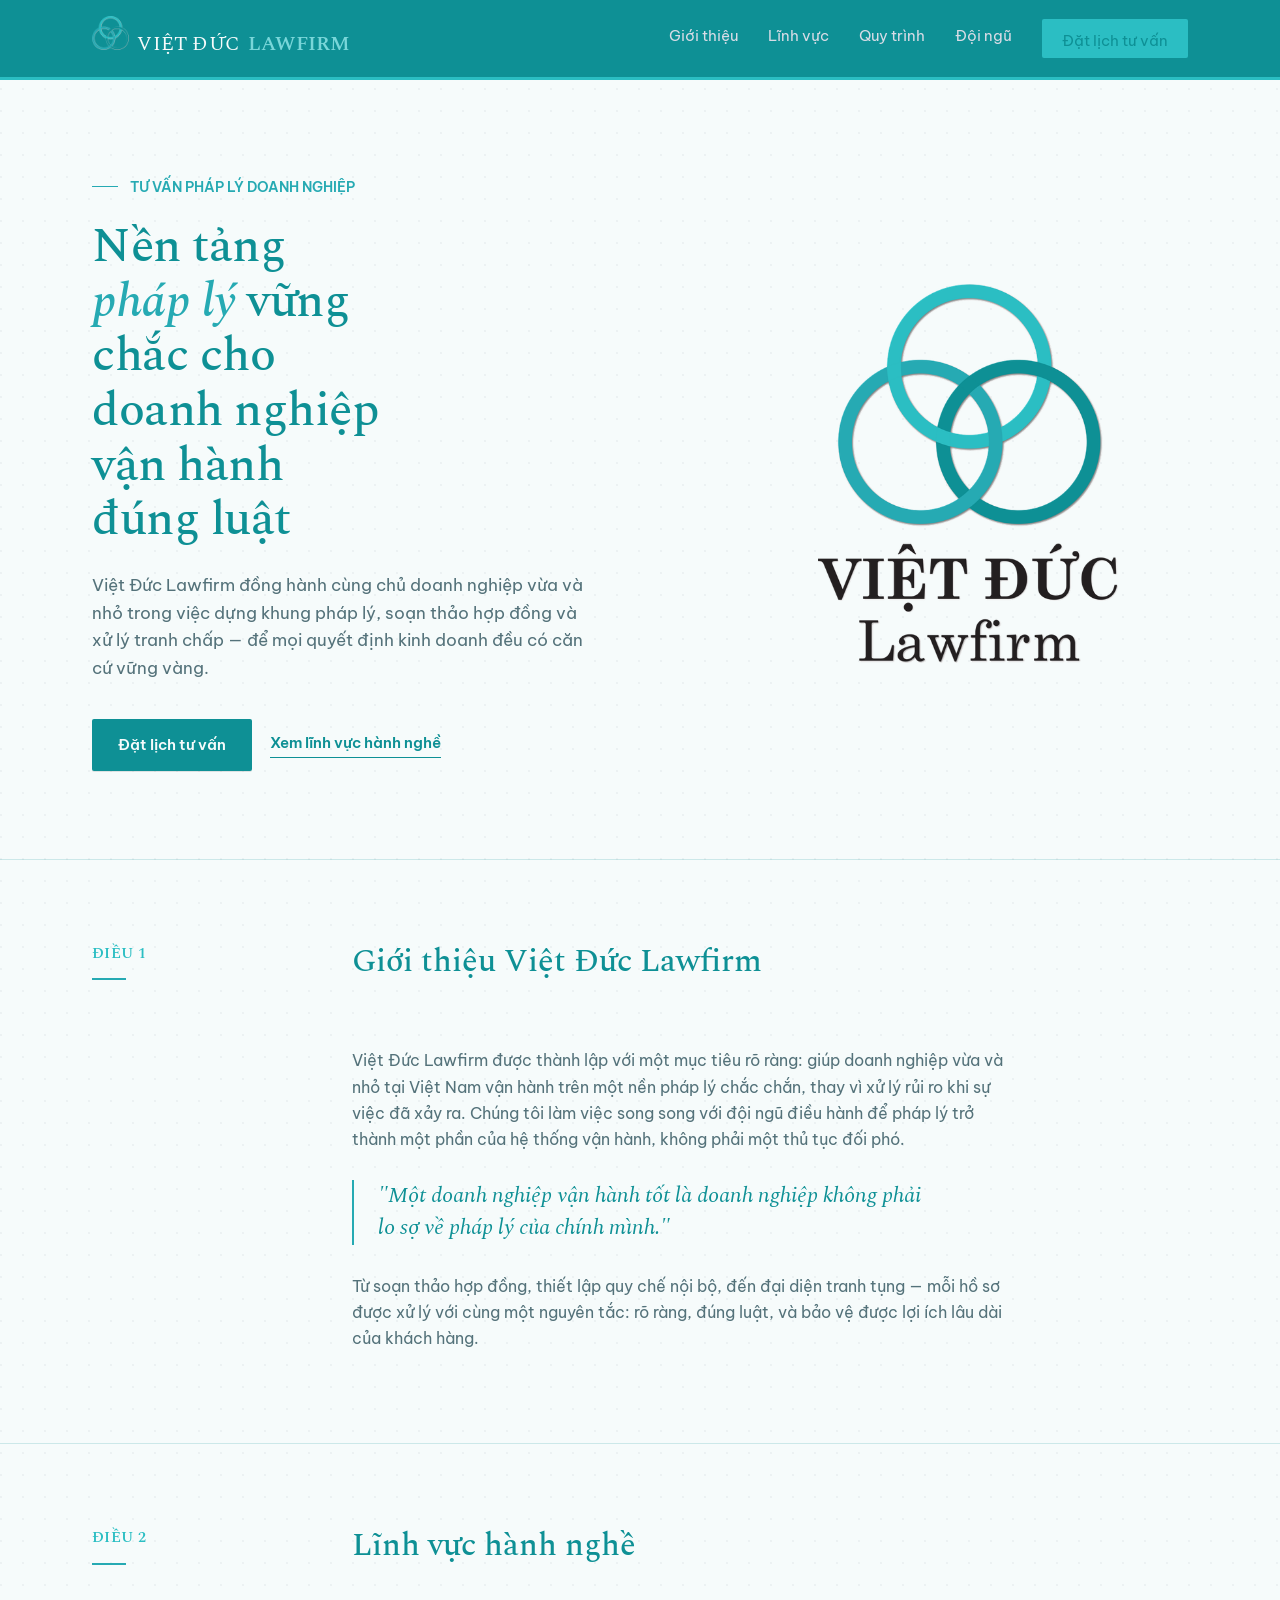
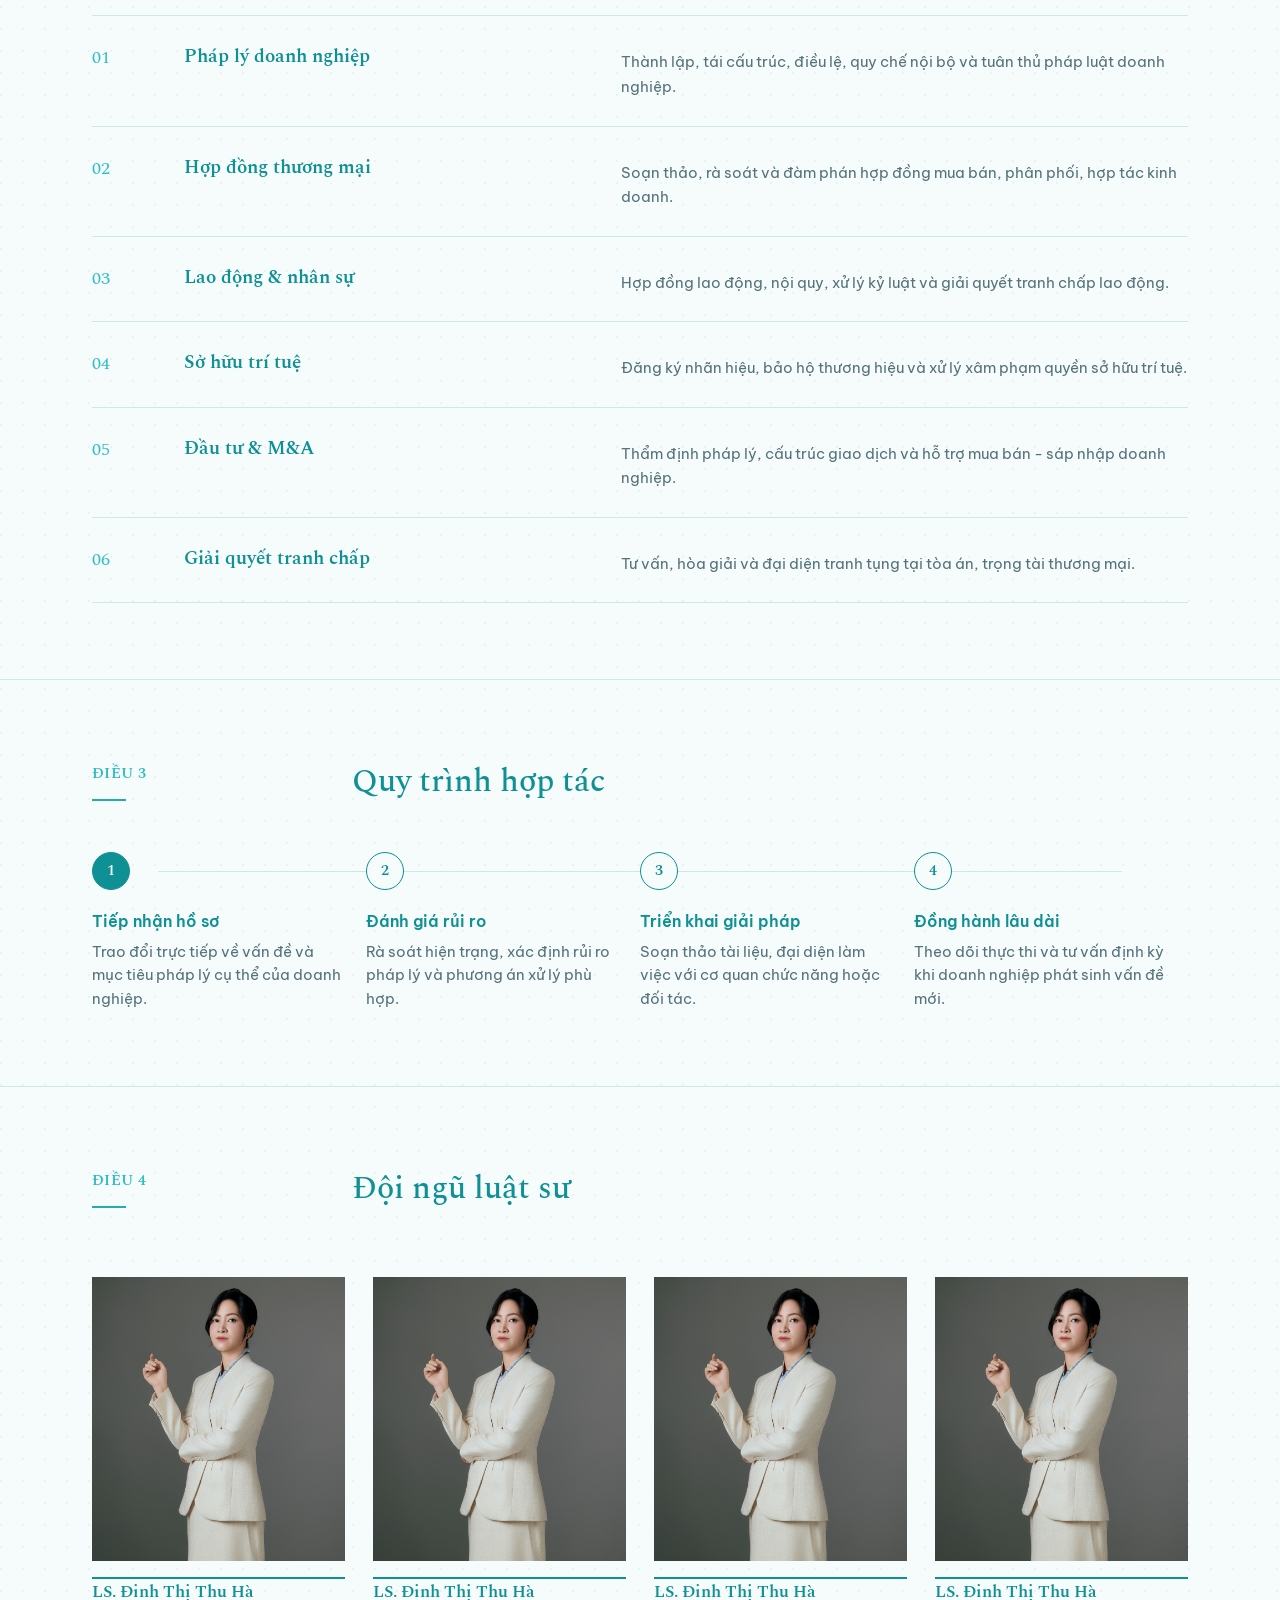
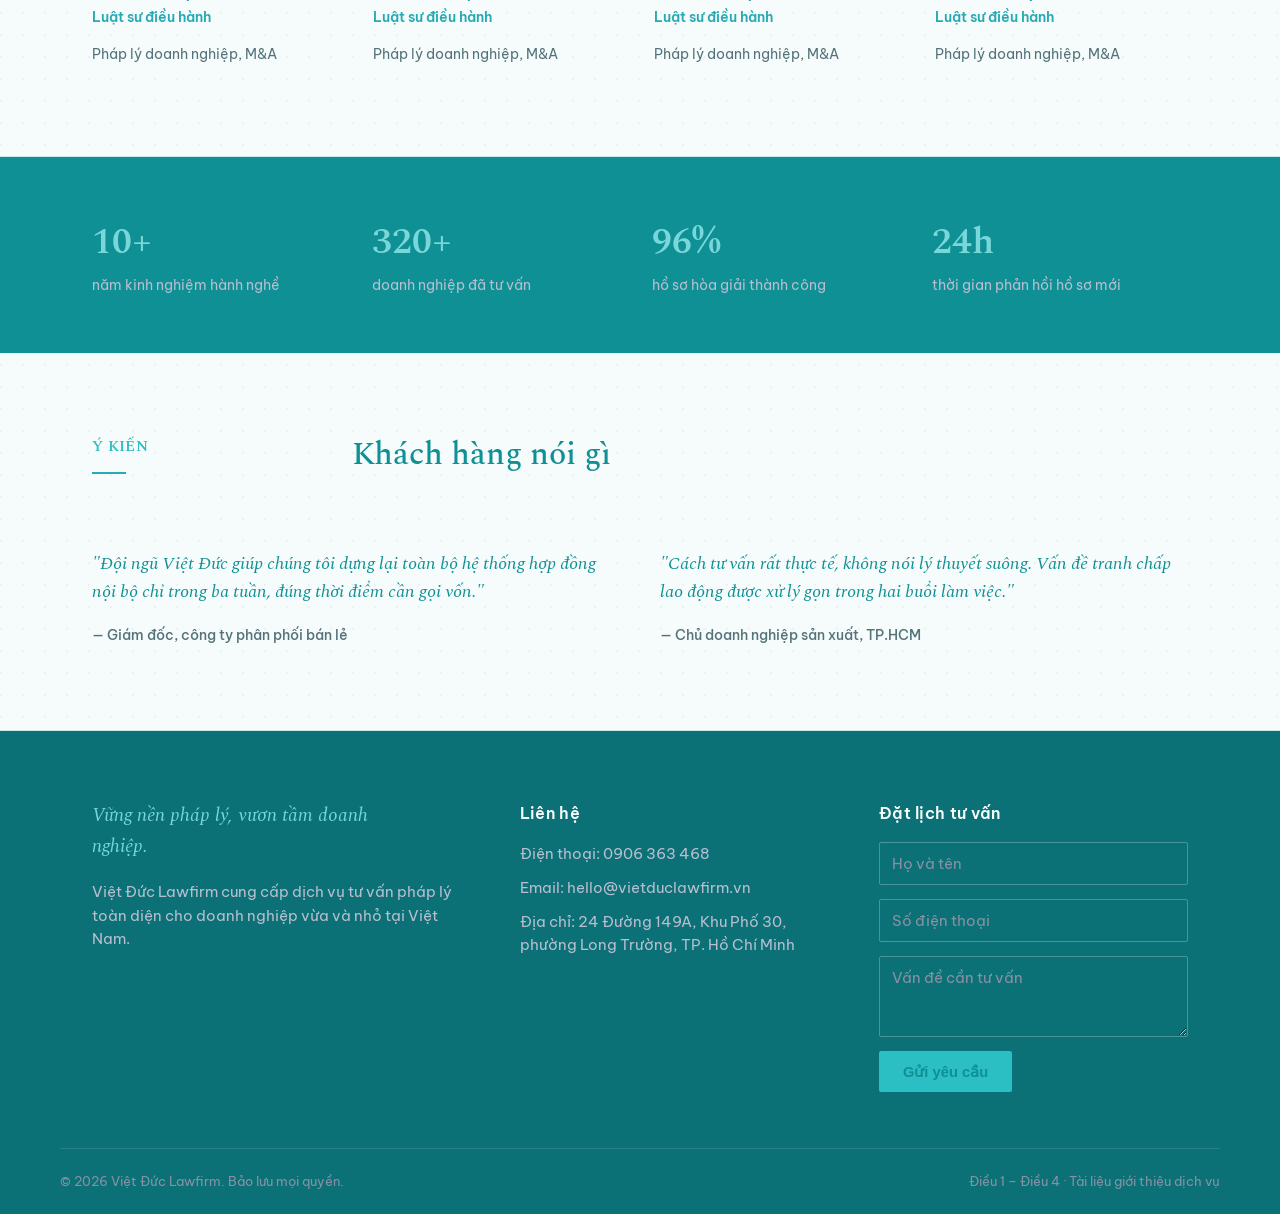
==== index.html @ fc24fa56 "first commit" ====
<!doctype html>
<html lang="vi">
  <head>
    <meta charset="UTF-8" />
    <meta name="viewport" content="width=device-width, initial-scale=1.0" />
    <title>Việt Đức Lawfirm — Tư vấn pháp lý doanh nghiệp</title>
    <link rel="preconnect" href="https://fonts.googleapis.com" />
    <link rel="preconnect" href="https://fonts.gstatic.com" crossorigin />
    <link
      href="https://fonts.googleapis.com/css2?family=Spectral:ital,wght@0,400;0,500;0,600;1,400;1,500&family=Be+Vietnam+Pro:wght@300;400;500;600;700&display=swap"
      rel="stylesheet"
    />
    <link rel="stylesheet" href="index.css" />
  </head>
  <body>
    <header class="site">
      <input type="checkbox" id="menu-toggle" />
      <div class="nav">
        <a href="#" class="brand"
          ><img
            src="[data-uri]"
            alt="Việt Đức Lawfirm"
            class="brand-mark"
          />VIỆT ĐỨC <b>LAWFIRM</b></a
        >
        <label class="burger" for="menu-toggle">☰</label>
        <nav class="links">
          <a href="#gioi-thieu">Giới thiệu</a>
          <a href="#linh-vuc">Lĩnh vực</a>
          <a href="#quy-trinh">Quy trình</a>
          <a href="#doi-ngu">Đội ngũ</a>
          <a href="#lien-he" class="btn-cta">Đặt lịch tư vấn</a>
        </nav>
      </div>
    </header>

    <section class="hero">
      <div class="wrap">
        <div>
          <div class="kicker">TƯ VẤN PHÁP LÝ DOANH NGHIỆP</div>
          <h1>
            Nền tảng <em>pháp lý</em> vững chắc cho doanh nghiệp vận hành đúng
            luật
          </h1>
          <p class="lead">
            Việt Đức Lawfirm đồng hành cùng chủ doanh nghiệp vừa và nhỏ trong
            việc dựng khung pháp lý, soạn thảo hợp đồng và xử lý tranh chấp — để
            mọi quyết định kinh doanh đều có căn cứ vững vàng.
          </p>
          <div class="actions">
            <a href="#lien-he" class="btn-primary">Đặt lịch tư vấn</a>
            <a href="#linh-vuc" class="btn-ghost">Xem lĩnh vực hành nghề</a>
          </div>
        </div>
        <div class="seal-wrap">
          <img
            src="[data-uri]"
            alt="Logo Việt Đức Lawfirm"
            class="hero-logo"
          />
        </div>
      </div>
    </section>

    <section class="article" id="gioi-thieu">
      <div class="wrap">
        <div class="article-head">
          <div class="article-num">ĐIỀU 1</div>
          <h2>Giới thiệu Việt Đức Lawfirm</h2>
        </div>
        <div class="article-body">
          <div></div>
          <div class="intro-text">
            <p>
              Việt Đức Lawfirm được thành lập với một mục tiêu rõ ràng: giúp
              doanh nghiệp vừa và nhỏ tại Việt Nam vận hành trên một nền pháp lý
              chắc chắn, thay vì xử lý rủi ro khi sự việc đã xảy ra. Chúng tôi
              làm việc song song với đội ngũ điều hành để pháp lý trở thành một
              phần của hệ thống vận hành, không phải một thủ tục đối phó.
            </p>
            <div class="pull">
              "Một doanh nghiệp vận hành tốt là doanh nghiệp không phải lo sợ về
              pháp lý của chính mình."
            </div>
            <p>
              Từ soạn thảo hợp đồng, thiết lập quy chế nội bộ, đến đại diện
              tranh tụng — mỗi hồ sơ được xử lý với cùng một nguyên tắc: rõ
              ràng, đúng luật, và bảo vệ được lợi ích lâu dài của khách hàng.
            </p>
          </div>
        </div>
      </div>
    </section>

    <section class="article" id="linh-vuc">
      <div class="wrap">
        <div class="article-head">
          <div class="article-num">ĐIỀU 2</div>
          <h2>Lĩnh vực hành nghề</h2>
        </div>
        <div class="practice-list">
          <div class="practice-row">
            <div class="practice-idx">01</div>
            <h3>Pháp lý doanh nghiệp</h3>
            <p class="desc">
              Thành lập, tái cấu trúc, điều lệ, quy chế nội bộ và tuân thủ pháp
              luật doanh nghiệp.
            </p>
          </div>
          <div class="practice-row">
            <div class="practice-idx">02</div>
            <h3>Hợp đồng thương mại</h3>
            <p class="desc">
              Soạn thảo, rà soát và đàm phán hợp đồng mua bán, phân phối, hợp
              tác kinh doanh.
            </p>
          </div>
          <div class="practice-row">
            <div class="practice-idx">03</div>
            <h3>Lao động &amp; nhân sự</h3>
            <p class="desc">
              Hợp đồng lao động, nội quy, xử lý kỷ luật và giải quyết tranh chấp
              lao động.
            </p>
          </div>
          <div class="practice-row">
            <div class="practice-idx">04</div>
            <h3>Sở hữu trí tuệ</h3>
            <p class="desc">
              Đăng ký nhãn hiệu, bảo hộ thương hiệu và xử lý xâm phạm quyền sở
              hữu trí tuệ.
            </p>
          </div>
          <div class="practice-row">
            <div class="practice-idx">05</div>
            <h3>Đầu tư &amp; M&amp;A</h3>
            <p class="desc">
              Thẩm định pháp lý, cấu trúc giao dịch và hỗ trợ mua bán - sáp nhập
              doanh nghiệp.
            </p>
          </div>
          <div class="practice-row">
            <div class="practice-idx">06</div>
            <h3>Giải quyết tranh chấp</h3>
            <p class="desc">
              Tư vấn, hòa giải và đại diện tranh tụng tại tòa án, trọng tài
              thương mại.
            </p>
          </div>
        </div>
      </div>
    </section>

    <section class="article" id="quy-trinh">
      <div class="wrap">
        <div class="article-head">
          <div class="article-num">ĐIỀU 3</div>
          <h2>Quy trình hợp tác</h2>
        </div>
        <div class="timeline">
          <div class="tstep">
            <div class="dot">1</div>
            <h4>Tiếp nhận hồ sơ</h4>
            <p>
              Trao đổi trực tiếp về vấn đề và mục tiêu pháp lý cụ thể của doanh
              nghiệp.
            </p>
          </div>
          <div class="tstep">
            <div class="dot">2</div>
            <h4>Đánh giá rủi ro</h4>
            <p>
              Rà soát hiện trạng, xác định rủi ro pháp lý và phương án xử lý phù
              hợp.
            </p>
          </div>
          <div class="tstep">
            <div class="dot">3</div>
            <h4>Triển khai giải pháp</h4>
            <p>
              Soạn thảo tài liệu, đại diện làm việc với cơ quan chức năng hoặc
              đối tác.
            </p>
          </div>
          <div class="tstep">
            <div class="dot">4</div>
            <h4>Đồng hành lâu dài</h4>
            <p>
              Theo dõi thực thi và tư vấn định kỳ khi doanh nghiệp phát sinh vấn
              đề mới.
            </p>
          </div>
        </div>
      </div>
    </section>

    <section class="article" id="doi-ngu">
      <div class="wrap">
        <div class="article-head">
          <div class="article-num">ĐIỀU 4</div>
          <h2>Đội ngũ luật sư</h2>
        </div>
        <div class="team-grid">
          <div class="member">
            <img
              src="IMG/27.9 GNCA MS THU HA 10H4182.JPG"
              alt="Luật sư Đinh Thị Thu Hà"
              style="object-position: center 20%"
            />
            <h4>LS. Đinh Thị Thu Hà</h4>
            <div class="role">Luật sư điều hành</div>
            <p class="focus">Pháp lý doanh nghiệp, M&amp;A</p>
          </div>
          <div class="member">
            <img
              src="IMG/27.9 GNCA MS THU HA 10H4182.JPG"
              alt="Luật sư Đinh Thị Thu Hà"
              style="object-position: center 20%"
            />
            <h4>LS. Đinh Thị Thu Hà</h4>
            <div class="role">Luật sư điều hành</div>
            <p class="focus">Pháp lý doanh nghiệp, M&amp;A</p>
          </div>
          <div class="member">
            <img
              src="IMG/27.9 GNCA MS THU HA 10H4182.JPG"
              alt="Luật sư Đinh Thị Thu Hà"
              style="object-position: center 20%"
            />
            <h4>LS. Đinh Thị Thu Hà</h4>
            <div class="role">Luật sư điều hành</div>
            <p class="focus">Pháp lý doanh nghiệp, M&amp;A</p>
          </div>
          <div class="member">
            <img
              src="IMG/27.9 GNCA MS THU HA 10H4182.JPG"
              alt="Luật sư Đinh Thị Thu Hà"
              style="object-position: center 20%"
            />
            <h4>LS. Đinh Thị Thu Hà</h4>
            <div class="role">Luật sư điều hành</div>
            <p class="focus">Pháp lý doanh nghiệp, M&amp;A</p>
          </div>
        </div>
      </div>
    </section>

    <section class="stats">
      <div class="wrap">
        <div class="stat"><b>10+</b><span>năm kinh nghiệm hành nghề</span></div>
        <div class="stat"><b>320+</b><span>doanh nghiệp đã tư vấn</span></div>
        <div class="stat"><b>96%</b><span>hồ sơ hòa giải thành công</span></div>
        <div class="stat">
          <b>24h</b><span>thời gian phản hồi hồ sơ mới</span>
        </div>
      </div>
    </section>

    <section class="article">
      <div class="wrap">
        <div class="article-head">
          <div class="article-num">Ý KIẾN</div>
          <h2>Khách hàng nói gì</h2>
        </div>
        <div class="quotes">
          <div class="quote-card">
            <p>
              "Đội ngũ Việt Đức giúp chúng tôi dựng lại toàn bộ hệ thống hợp
              đồng nội bộ chỉ trong ba tuần, đúng thời điểm cần gọi vốn."
            </p>
            <div class="attr">— Giám đốc, công ty phân phối bán lẻ</div>
          </div>
          <div class="quote-card">
            <p>
              "Cách tư vấn rất thực tế, không nói lý thuyết suông. Vấn đề tranh
              chấp lao động được xử lý gọn trong hai buổi làm việc."
            </p>
            <div class="attr">— Chủ doanh nghiệp sản xuất, TP.HCM</div>
          </div>
        </div>
      </div>
    </section>

    <footer class="site" id="lien-he">
      <div class="wrap contact-grid">
        <div>
          <div class="tagline">Vững nền pháp lý, vươn tầm doanh nghiệp.</div>
          <p>
            Việt Đức Lawfirm cung cấp dịch vụ tư vấn pháp lý toàn diện cho doanh
            nghiệp vừa và nhỏ tại Việt Nam.
          </p>
        </div>
        <div>
          <h3>Liên hệ</h3>
          <ul>
            <li><a href="tel:0906363468">Điện thoại: 0906 363 468</a></li>
            <li>Email: hello@vietduclawfirm.vn</li>
            <li>
              Địa chỉ: 24 Đường 149A, Khu Phố 30, phường Long Trường, TP. Hồ Chí
              Minh
            </li>
          </ul>
        </div>
        <div>
          <h3>Đặt lịch tư vấn</h3>
          <form class="consult">
            <input type="text" placeholder="Họ và tên" />
            <input type="text" placeholder="Số điện thoại" />
            <textarea rows="3" placeholder="Vấn đề cần tư vấn"></textarea>
            <button type="button">Gửi yêu cầu</button>
          </form>
        </div>
      </div>
      <div class="wrap bottom-bar">
        <span>© 2026 Việt Đức Lawfirm. Bảo lưu mọi quyền.</span>
        <span>Điều 1 – Điều 4 · Tài liệu giới thiệu dịch vụ</span>
      </div>
    </footer>
  </body>
</html>
---- index.css ----
:root {
  --ink: #0e9095;
  --ink-2: #0b7176;
  --paper: #f6fbfb;
  --paper-2: #eaf6f6;
  --gold: #2bbec3;
  --gold-light: #79d6d9;
  --lacquer: #26aab3;
  --slate: #54727a;
  --charcoal: #231f20;
  --line: rgba(14, 144, 149, 0.18);
}
* {
  box-sizing: border-box;
}
html {
  scroll-behavior: smooth;
}
body {
  margin: 0;
  background: var(--paper);
  color: var(--charcoal);
  font-family: "Be Vietnam Pro", sans-serif;
  font-weight: 400;
  line-height: 1.6;
  -webkit-font-smoothing: antialiased;
}
h1,
h2,
h3,
.serif {
  font-family: "Spectral", serif;
  color: var(--ink);
  margin: 0;
  font-weight: 500;
}
a {
  color: inherit;
  text-decoration: none;
}
img {
  max-width: 100%;
  display: block;
}
.wrap {
  max-width: 1160px;
  margin: 0 auto;
  padding: 0 32px;
}
::selection {
  background: var(--gold-light);
  color: var(--ink);
}
:focus-visible {
  outline: 2px solid var(--gold);
  outline-offset: 3px;
}

/* subtle paper grain */
body {
  background-image: radial-gradient(
    circle at 1px 1px,
    rgba(20, 33, 58, 0.045) 1px,
    transparent 0
  );
  background-size: 22px 22px;
}

/* ---------- NAV ---------- */
header.site {
  position: sticky;
  top: 0;
  z-index: 50;
  background: var(--ink);
  border-bottom: 3px solid var(--gold);
}
.nav {
  display: flex;
  align-items: center;
  justify-content: space-between;
  padding: 16px 32px;
  max-width: 1160px;
  margin: 0 auto;
}
.brand {
  display: flex;
  align-items: baseline;
  gap: 8px;
  color: var(--paper);
  font-family: "Spectral", serif;
  font-size: 1.28rem;
  letter-spacing: 0.01em;
}
.brand b {
  color: var(--gold-light);
  font-weight: 600;
}
.brand-mark {
  height: 34px;
  width: auto;
}
nav.links {
  display: flex;
  gap: 30px;
  align-items: center;
}
nav.links a {
  color: #d9dce6;
  font-size: 0.95rem;
  font-weight: 400;
  padding-bottom: 4px;
  border-bottom: 1px solid transparent;
  transition:
    border-color 0.2s ease,
    color 0.2s ease;
}
nav.links a:hover {
  color: var(--paper);
  border-color: var(--gold-light);
}
.btn-cta {
  background: var(--gold);
  color: var(--ink) !important;
  font-weight: 600;
  padding: 10px 20px;
  border-radius: 2px;
  font-size: 0.9rem;
  border-bottom: none !important;
}
.btn-cta:hover {
  background: var(--gold-light);
}
#menu-toggle {
  display: none;
}
.burger {
  display: none;
}

/* ---------- HERO ---------- */
.hero {
  padding: 96px 0 88px;
  position: relative;
  overflow: hidden;
  border-bottom: 1px solid var(--line);
}
.hero .wrap {
  display: grid;
  grid-template-columns: 1.15fr 0.85fr;
  gap: 60px;
  align-items: center;
}
.kicker {
  display: flex;
  align-items: center;
  gap: 12px;
  color: var(--lacquer);
  font-size: 0.86rem;
  font-weight: 600;
  margin-bottom: 22px;
}
.kicker::before {
  content: "";
  width: 26px;
  height: 1px;
  background: var(--lacquer);
}
.hero h1 {
  font-size: 3rem;
  line-height: 1.14;
  letter-spacing: -0.01em;
  max-width: 12ch;
}
.hero h1 em {
  font-style: italic;
  color: var(--lacquer);
  font-weight: 500;
}
.hero p.lead {
  margin-top: 24px;
  font-size: 1.08rem;
  color: var(--slate);
  max-width: 46ch;
}
.hero .actions {
  margin-top: 36px;
  display: flex;
  gap: 18px;
  align-items: center;
  flex-wrap: wrap;
}
.btn-primary {
  background: var(--ink);
  color: var(--paper);
  padding: 14px 26px;
  font-weight: 600;
  font-size: 0.95rem;
  border-radius: 2px;
  box-shadow: 0 1px 0 rgba(0, 0, 0, 0.1);
}
.btn-primary:hover {
  background: var(--ink-2);
}
.btn-ghost {
  color: var(--ink);
  font-weight: 600;
  font-size: 0.95rem;
  border-bottom: 1px solid var(--ink);
  padding-bottom: 2px;
}

/* seal */
.seal-wrap {
  display: flex;
  justify-content: center;
  align-items: center;
}
.hero-logo {
  width: 100%;
  max-width: 300px;
  height: auto;
}

/* ---------- ARTICLE SECTIONS ---------- */
section.article {
  padding: 76px 0;
  border-bottom: 1px solid var(--line);
}
.article-head {
  display: grid;
  grid-template-columns: 220px 1fr;
  gap: 40px;
  margin-bottom: 44px;
}
.article-num {
  font-family: "Spectral", serif;
  color: var(--gold);
  font-size: 0.95rem;
  font-weight: 600;
  letter-spacing: 0.02em;
  position: relative;
  padding-top: 6px;
}
.article-num::after {
  content: "";
  display: block;
  width: 34px;
  height: 2px;
  background: var(--lacquer);
  margin-top: 12px;
}
.article-head h2 {
  font-size: 2rem;
}
.article-body {
  display: grid;
  grid-template-columns: 220px 1fr;
  gap: 40px;
}
.article-body .intro-text {
  color: var(--slate);
  font-size: 1.02rem;
  max-width: 60ch;
}

/* Điều 1 giới thiệu — pull quote */
.pull {
  font-family: "Spectral", serif;
  font-style: italic;
  font-size: 1.35rem;
  color: var(--ink);
  line-height: 1.5;
  border-left: 2px solid var(--lacquer);
  padding-left: 24px;
  margin: 28px 0;
  max-width: 52ch;
}

/* Điều 2 — practice list */
.practice-list {
  border-top: 1px solid var(--line);
}
.practice-row {
  display: grid;
  grid-template-columns: 60px 1fr 1.4fr;
  gap: 32px;
  padding: 26px 0;
  border-bottom: 1px solid var(--line);
  align-items: start;
  transition: background 0.2s ease;
}
.practice-row:hover {
  background: rgba(169, 120, 47, 0.06);
}
.practice-idx {
  font-family: "Spectral", serif;
  color: var(--gold);
  font-size: 1.1rem;
  padding-top: 2px;
}
.practice-row h3 {
  font-size: 1.18rem;
  font-weight: 600;
}
.practice-row p {
  margin: 6px 0 0;
  color: var(--slate);
  font-size: 0.96rem;
}
.practice-row .desc {
  color: var(--slate);
  font-size: 0.96rem;
  padding-top: 2px;
}

/* Điều 3 — process timeline */
.timeline {
  display: grid;
  grid-template-columns: repeat(4, 1fr);
  gap: 0;
  position: relative;
}
.timeline::before {
  content: "";
  position: absolute;
  top: 19px;
  left: 6%;
  right: 6%;
  height: 1px;
  background: var(--line);
}
.tstep {
  position: relative;
  padding-right: 20px;
}
.tstep .dot {
  width: 38px;
  height: 38px;
  border-radius: 50%;
  background: var(--paper);
  border: 1px solid var(--ink);
  color: var(--ink);
  font-family: "Spectral", serif;
  display: flex;
  align-items: center;
  justify-content: center;
  font-size: 0.95rem;
  font-weight: 600;
  position: relative;
  z-index: 2;
}
.tstep:first-child .dot {
  background: var(--ink);
  color: var(--paper);
}
.tstep h4 {
  margin: 18px 0 6px;
  font-size: 1.02rem;
  font-weight: 600;
  color: var(--ink);
  font-family: "Be Vietnam Pro", sans-serif;
}
.tstep p {
  margin: 0;
  color: var(--slate);
  font-size: 0.92rem;
}

/* Điều 4 — team */
.team-grid {
  display: grid;
  grid-template-columns: repeat(4, 1fr);
  gap: 28px;
}
.member {
  padding-top: 18px;
}

.member img {
  width: 100%;
  height: 300px;
  object-fit: cover;
  padding-bottom: 16px;
}
.avatar {
  width: 64px;
  height: 64px;
  border-radius: 50%;
  background: var(--ink);
  color: var(--gold-light);
  font-family: "Spectral", serif;
  font-size: 1.2rem;
  display: flex;
  align-items: center;
  justify-content: center;
  margin-bottom: 16px;
}
.member h4 {
  margin: 0 0 2px;
  font-family: "Spectral", serif;
  color: var(--ink);
  font-size: 1.05rem;
  font-weight: 600;
  border-top: 2px solid var(--ink);
}
.member .role {
  color: var(--lacquer);
  font-size: 0.85rem;
  font-weight: 600;
  margin-bottom: 8px;
}
.member .focus {
  color: var(--slate);
  font-size: 0.88rem;
}

/* Stats band */
.stats {
  background: var(--ink);
  color: var(--paper);
  padding: 56px 0;
}
.stats .wrap {
  display: grid;
  grid-template-columns: repeat(4, 1fr);
  gap: 24px;
  text-align: left;
}
.stat b {
  display: block;
  font-family: "Spectral", serif;
  font-size: 2.3rem;
  color: var(--gold-light);
  font-weight: 600;
}
.stat span {
  color: #b7becf;
  font-size: 0.88rem;
}

/* Testimonials */
.quotes {
  display: grid;
  grid-template-columns: repeat(2, 1fr);
  gap: 40px;
}
.quote-card {
  padding: 8px 0;
}
.quote-card p {
  font-family: "Spectral", serif;
  font-style: italic;
  font-size: 1.12rem;
  color: var(--ink);
  line-height: 1.55;
}
.quote-card .attr {
  margin-top: 14px;
  font-size: 0.86rem;
  color: var(--slate);
  font-weight: 500;
  font-style: normal;
}

/* Contact / footer */
footer.site {
  background: var(--ink-2);
  color: #d9dce6;
  padding: 70px 0 0;
}
.contact-grid {
  display: grid;
  grid-template-columns: 1.1fr 0.9fr 0.9fr;
  gap: 50px;
  padding-bottom: 56px;
  border-bottom: 1px solid rgba(255, 255, 255, 0.12);
}
footer h3 {
  color: var(--paper);
  font-size: 1rem;
  font-weight: 600;
  font-family: "Be Vietnam Pro", sans-serif;
  margin-bottom: 16px;
  letter-spacing: 0.02em;
}
footer .tagline {
  font-family: "Spectral", serif;
  font-style: italic;
  color: var(--gold-light);
  font-size: 1.2rem;
  max-width: 30ch;
  margin-bottom: 18px;
}
footer p,
footer li {
  color: #b7becf;
  font-size: 0.92rem;
}
footer ul {
  list-style: none;
  padding: 0;
  margin: 0;
  display: flex;
  flex-direction: column;
  gap: 10px;
}
footer ul a:hover {
  color: var(--gold-light);
}
.bottom-bar {
  display: flex;
  justify-content: space-between;
  align-items: center;
  flex-wrap: wrap;
  gap: 12px;
  padding: 22px 0;
  font-size: 0.82rem;
  color: #8891a3;
}

/* form */
form.consult {
  display: grid;
  gap: 14px;
  max-width: 420px;
}
form.consult input,
form.consult textarea {
  background: transparent;
  border: 1px solid rgba(255, 255, 255, 0.25);
  color: var(--paper);
  padding: 11px 12px;
  font-family: "Be Vietnam Pro", sans-serif;
  font-size: 0.92rem;
  border-radius: 2px;
}
form.consult input::placeholder,
form.consult textarea::placeholder {
  color: #8891a3;
}
form.consult button {
  justify-self: start;
  background: var(--gold);
  color: var(--ink);
  border: none;
  padding: 12px 24px;
  font-weight: 600;
  font-size: 0.92rem;
  border-radius: 2px;
  cursor: pointer;
}
form.consult button:hover {
  background: var(--gold-light);
}

@media (max-width: 880px) {
  .hero .wrap {
    grid-template-columns: 1fr;
  }
  .seal-wrap {
    order: -1;
    margin-bottom: 12px;
  }
  .hero-logo {
    max-width: 200px;
  }
  .hero h1 {
    font-size: 2.2rem;
    max-width: none;
  }
  .article-head,
  .article-body {
    grid-template-columns: 1fr;
  }
  .practice-row {
    grid-template-columns: 40px 1fr;
  }
  .practice-row .desc {
    grid-column: 2 / 3;
  }
  .timeline {
    grid-template-columns: 1fr 1fr;
    row-gap: 34px;
  }
  .timeline::before {
    display: none;
  }
  .team-grid {
    grid-template-columns: 1fr 1fr;
  }
  .stats .wrap {
    grid-template-columns: 1fr 1fr;
    row-gap: 28px;
  }
  .quotes {
    grid-template-columns: 1fr;
  }
  .contact-grid {
    grid-template-columns: 1fr;
    gap: 36px;
  }
  nav.links {
    position: fixed;
    top: 63px;
    left: 0;
    right: 0;
    background: var(--ink);
    flex-direction: column;
    align-items: flex-start;
    padding: 20px 32px;
    gap: 16px;
    transform: translateY(-140%);
    transition: transform 0.25s ease;
    border-bottom: 3px solid var(--gold);
  }
  #menu-toggle:checked ~ .nav nav.links {
    transform: translateY(0);
  }
  .burger {
    display: block;
    background: none;
    border: none;
    color: var(--paper);
    font-size: 1.5rem;
    cursor: pointer;
  }
  .member img {
    height: 240px;
  }
}
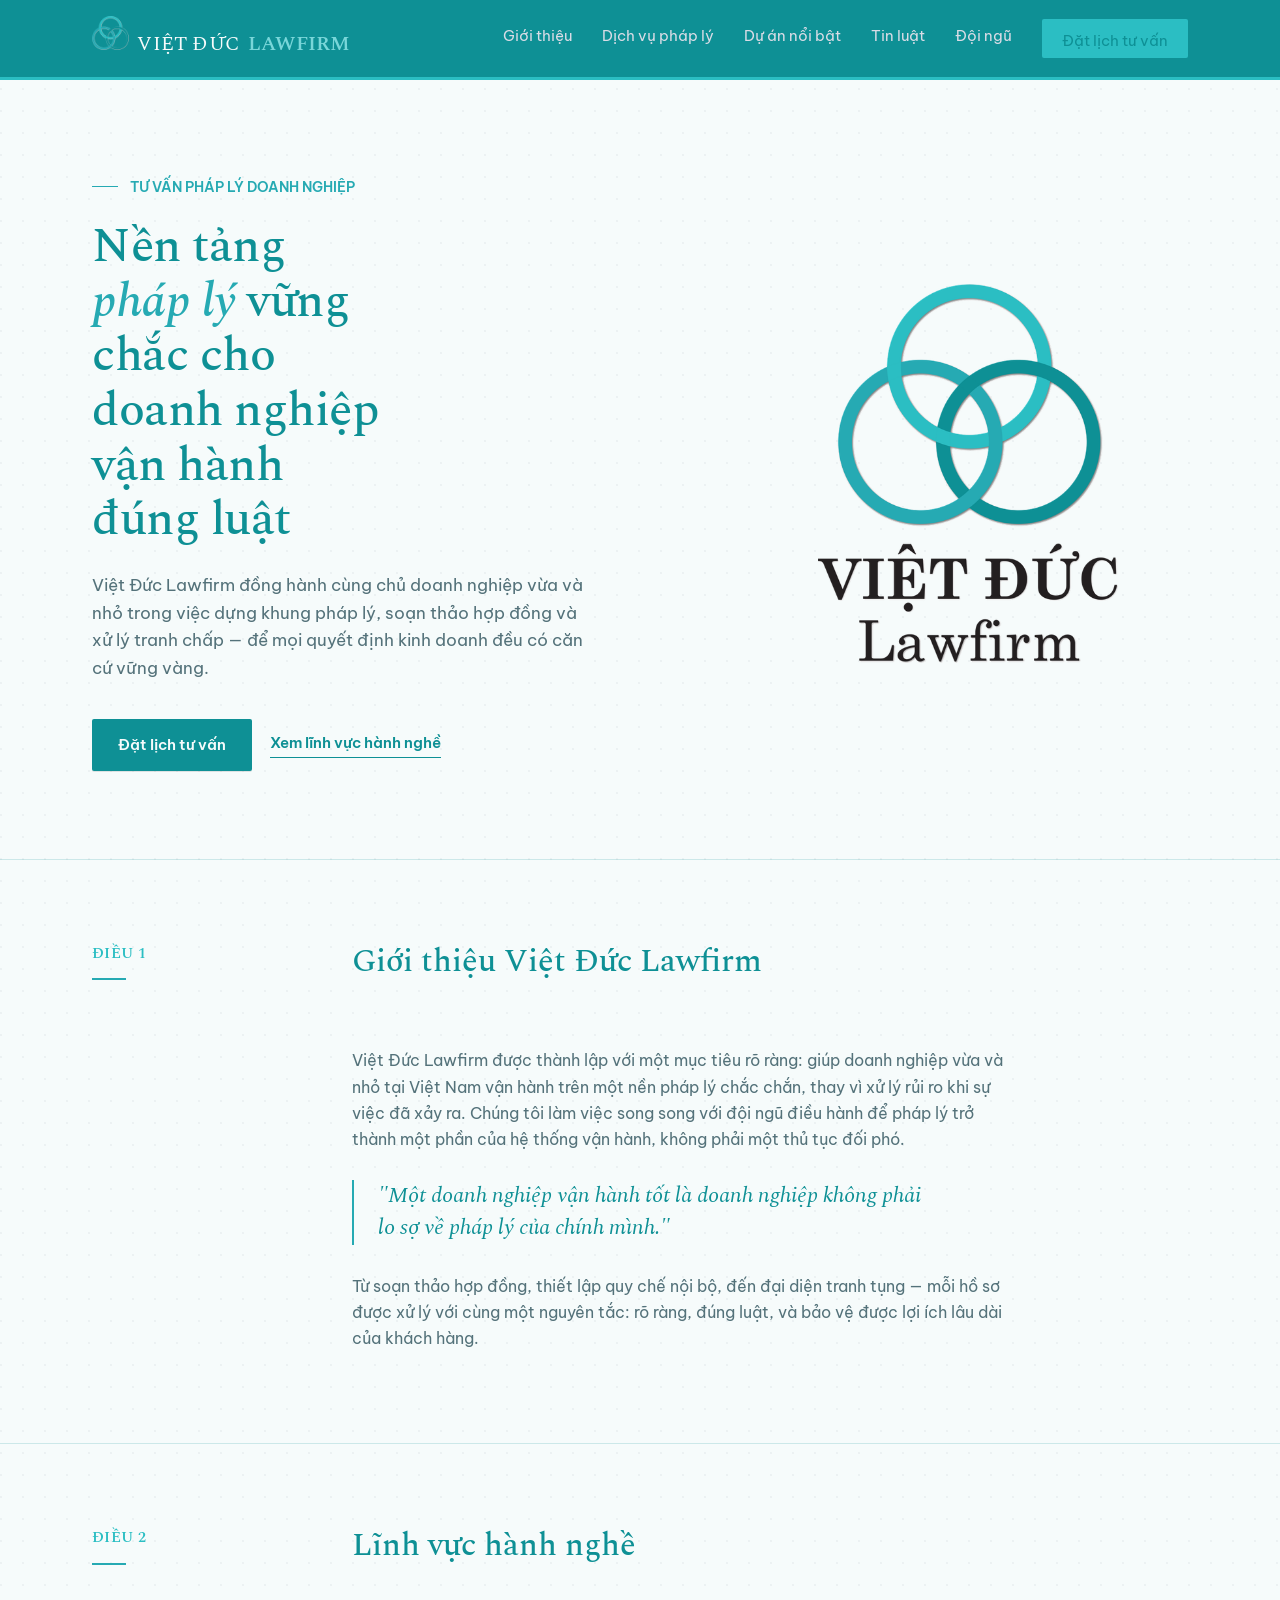
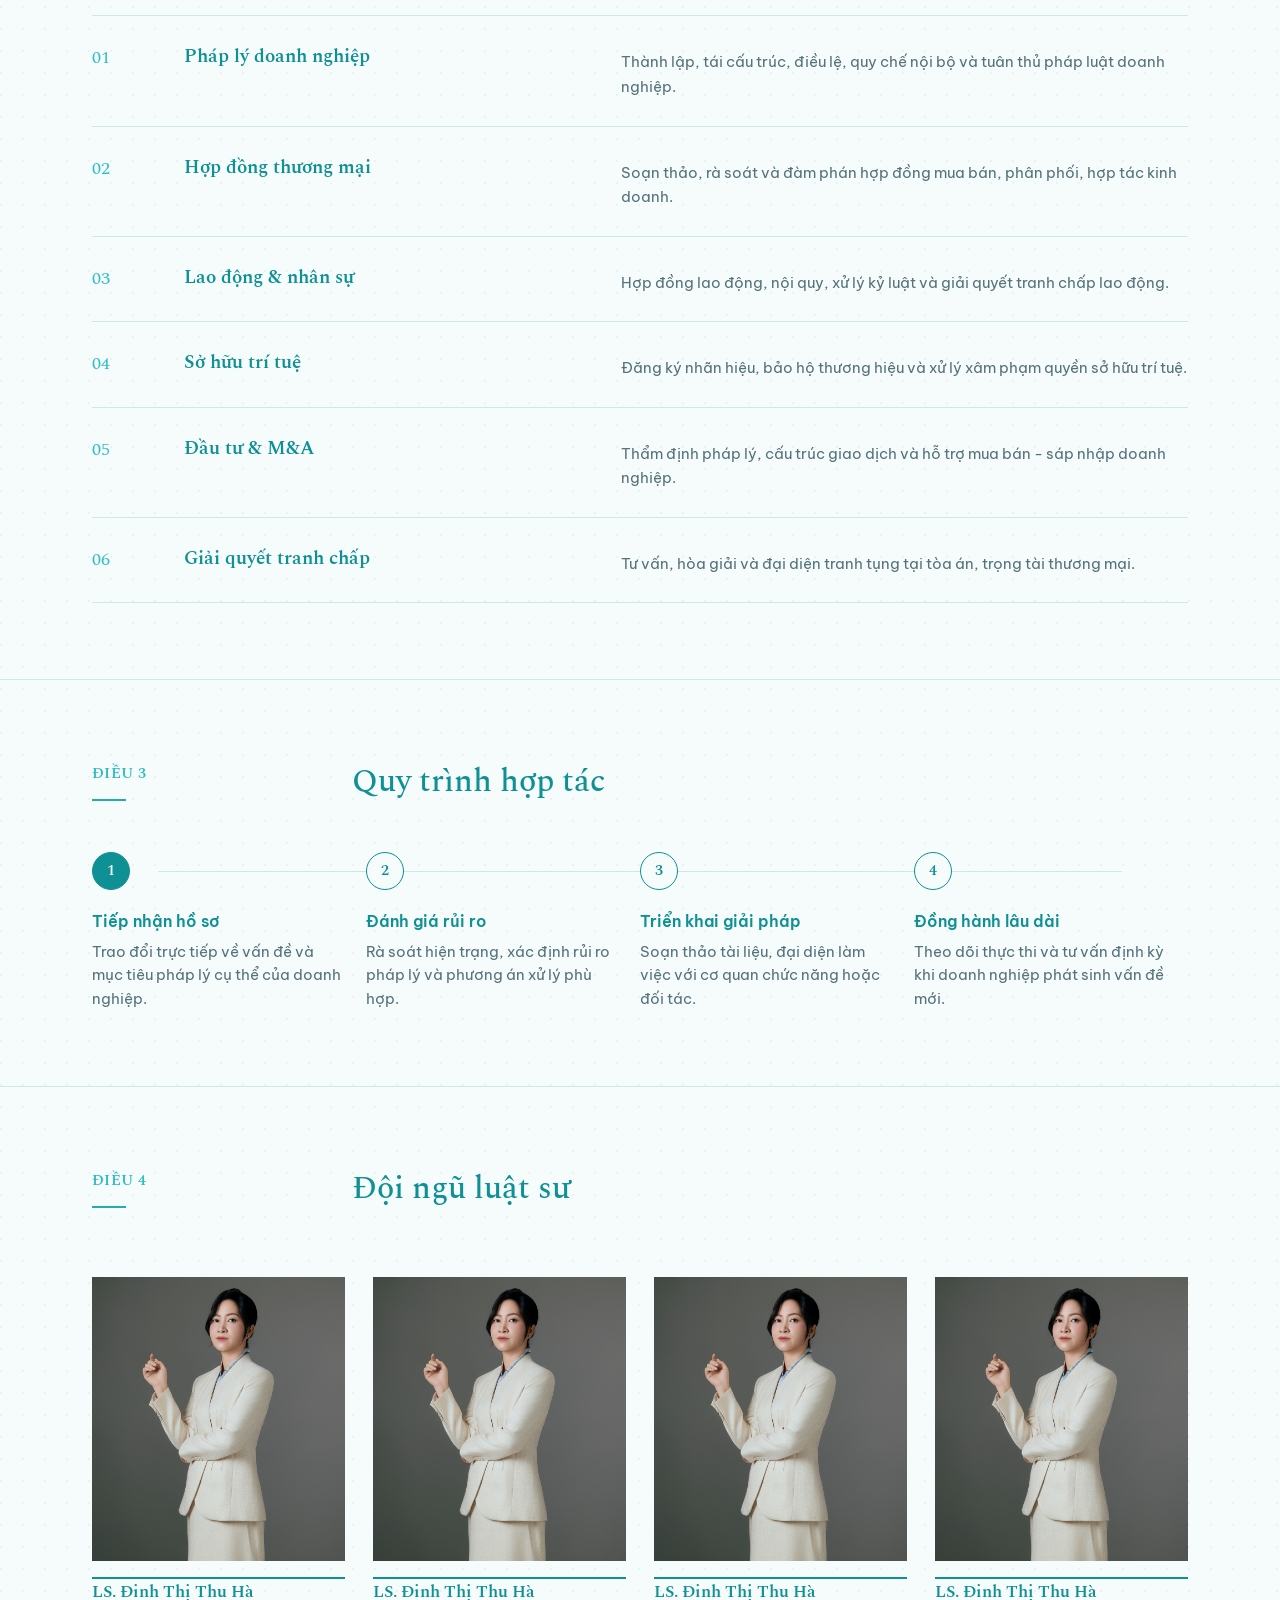
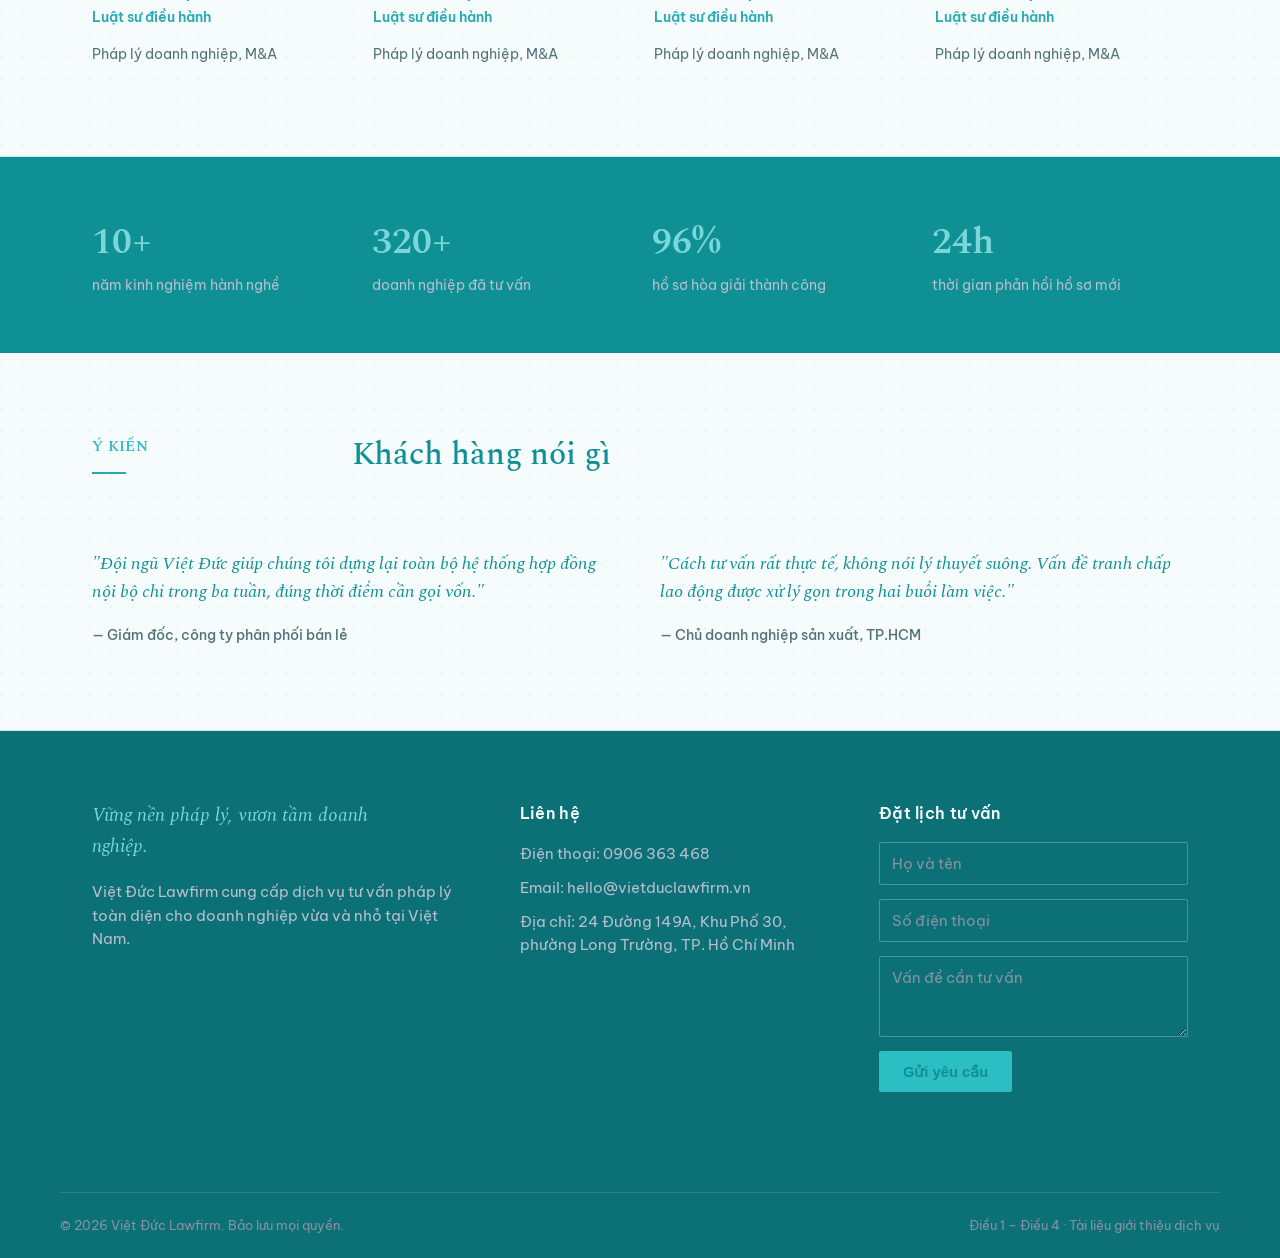
==== commit 84a9b17d: "input" ====
--- a/index.html
+++ b/index.html
@@ -25,10 +25,11 @@
         >
         <label class="burger" for="menu-toggle">☰</label>
         <nav class="links">
-          <a href="#gioi-thieu">Giới thiệu</a>
-          <a href="#linh-vuc">Lĩnh vực</a>
-          <a href="#quy-trinh">Quy trình</a>
-          <a href="#doi-ngu">Đội ngũ</a>
+          <a href="/Gioi Thieu/gioithieu.html">Giới thiệu</a>
+          <a href="/Dich Vu Phap Ly/dichvuphaply.html">Dịch vụ pháp lý</a>
+          <a href="/Du An Noi Bat/duannoibat.html">Dự án nổi bật</a>
+          <a href="/Tin Luat/tinluat.html">Tin luật</a>
+          <a href="">Đội ngũ</a>
           <a href="#lien-he" class="btn-cta">Đặt lịch tư vấn</a>
         </nav>
       </div>
@@ -303,11 +304,16 @@
         </div>
         <div>
           <h3>Đặt lịch tư vấn</h3>
-          <form class="consult">
-            <input type="text" placeholder="Họ và tên" />
-            <input type="text" placeholder="Số điện thoại" />
-            <textarea rows="3" placeholder="Vấn đề cần tư vấn"></textarea>
-            <button type="button">Gửi yêu cầu</button>
+          <form class="consult" id="consult-form">
+            <input type="text" name="hoten" placeholder="Họ và tên" required />
+            <input type="tel" name="sdt" placeholder="Số điện thoại" required />
+            <textarea
+              rows="3"
+              name="vande"
+              placeholder="Vấn đề cần tư vấn"
+            ></textarea>
+            <button type="submit">Gửi yêu cầu</button>
+            <p class="form-status" id="form-status"></p>
           </form>
         </div>
       </div>
@@ -316,5 +322,6 @@
         <span>Điều 1 – Điều 4 · Tài liệu giới thiệu dịch vụ</span>
       </div>
     </footer>
+    <script src="index.js"></script>
   </body>
 </html>
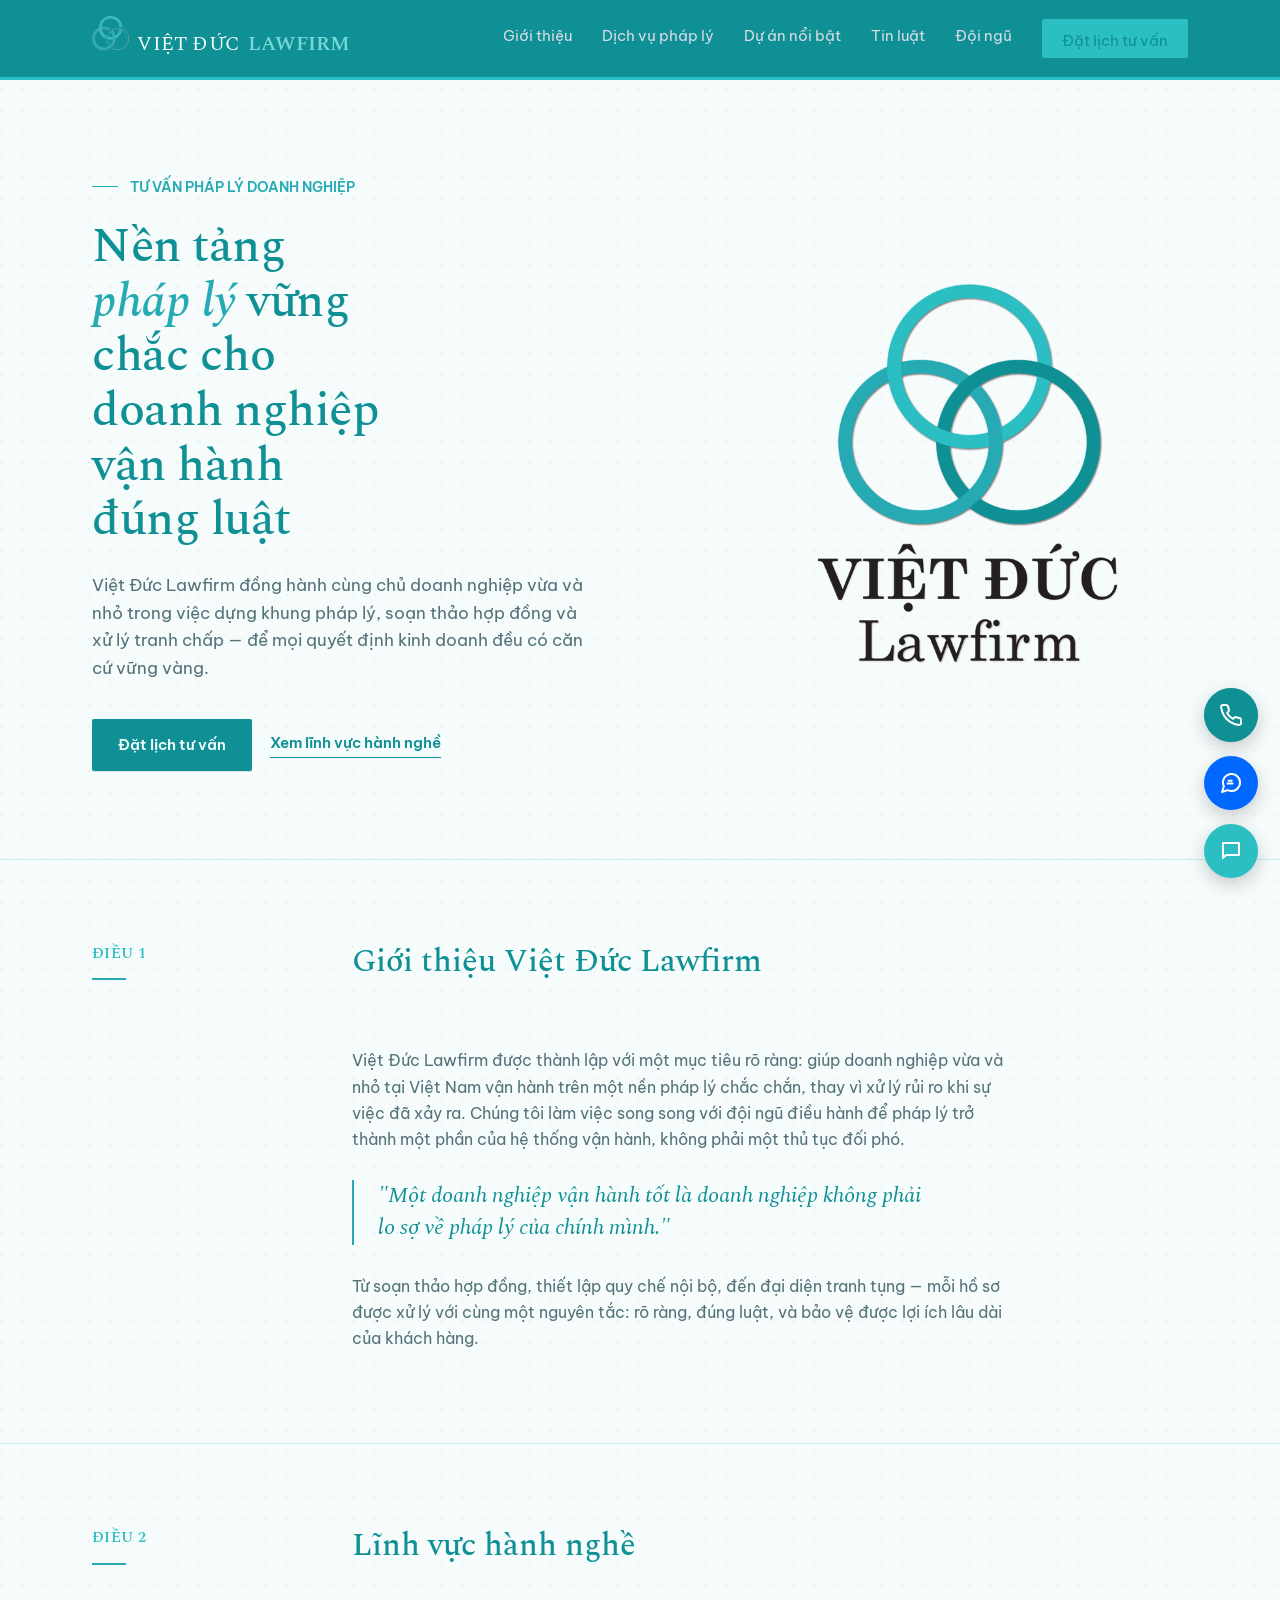
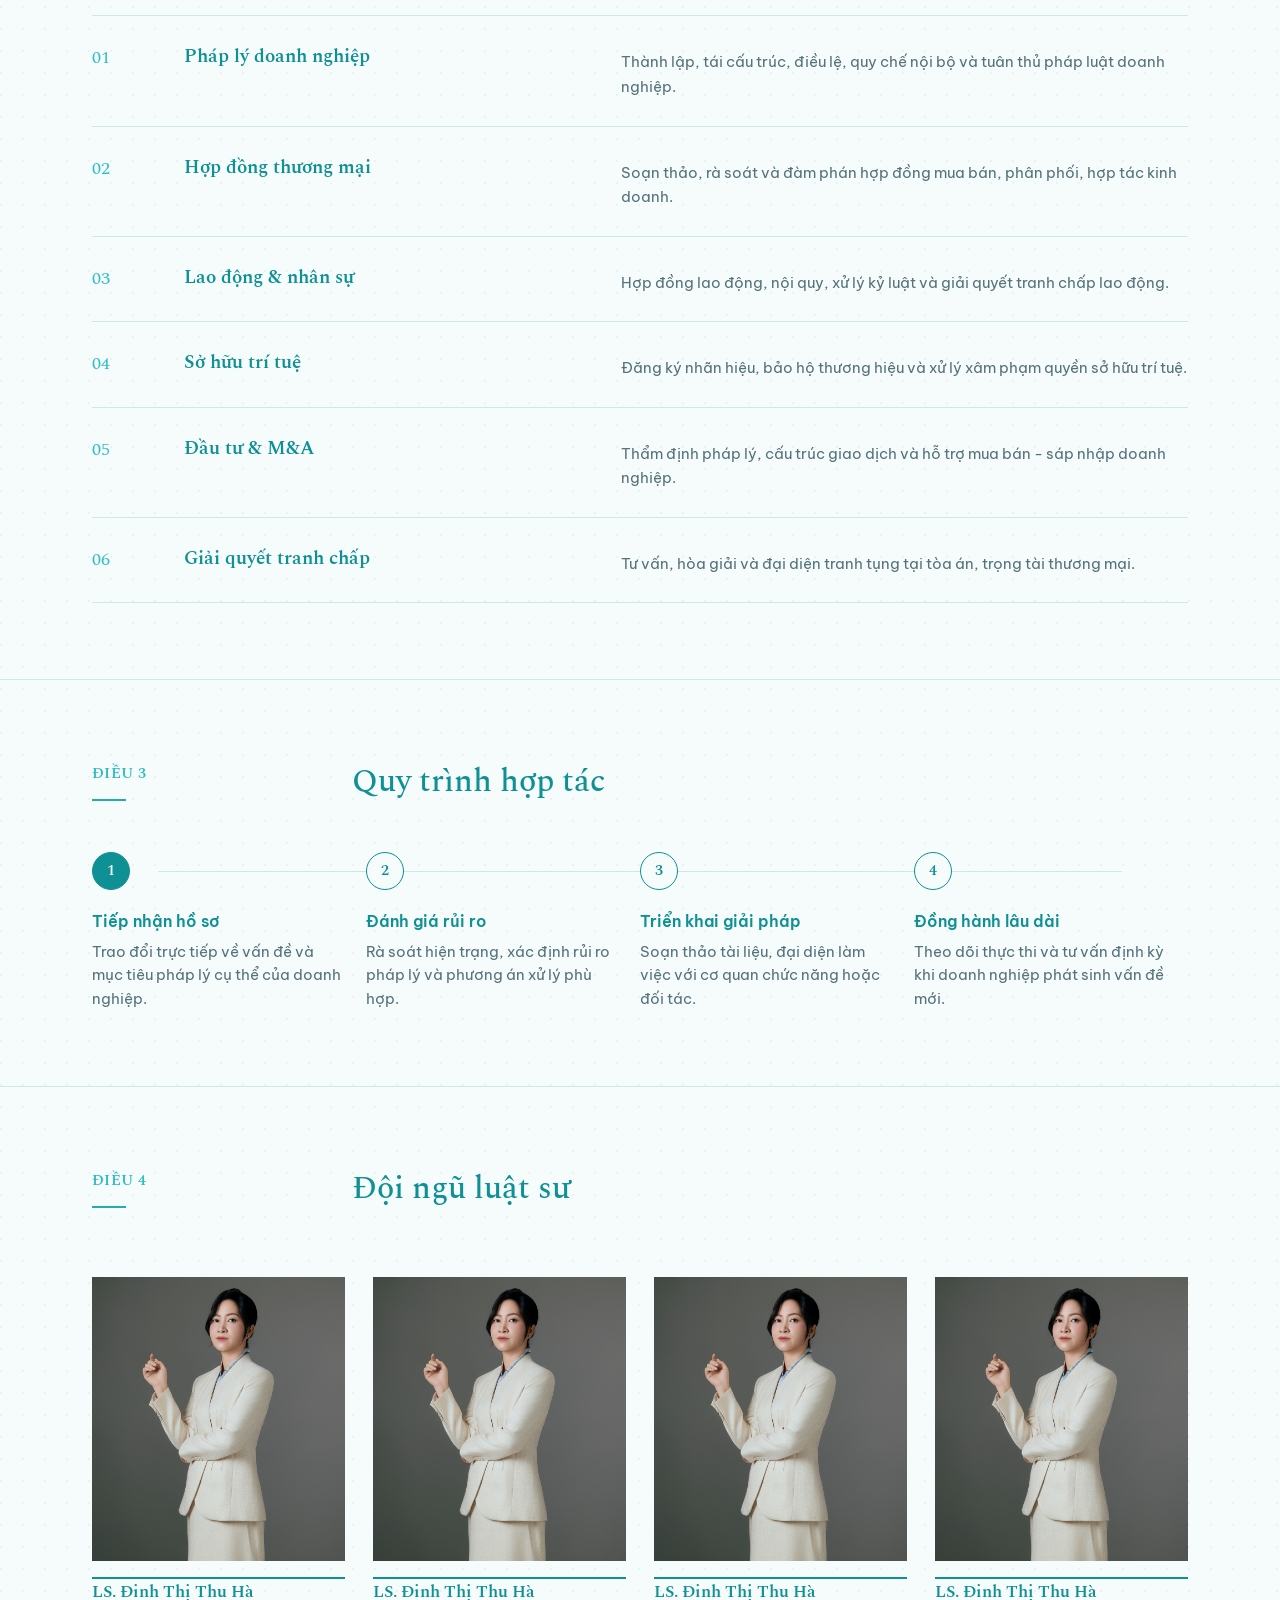
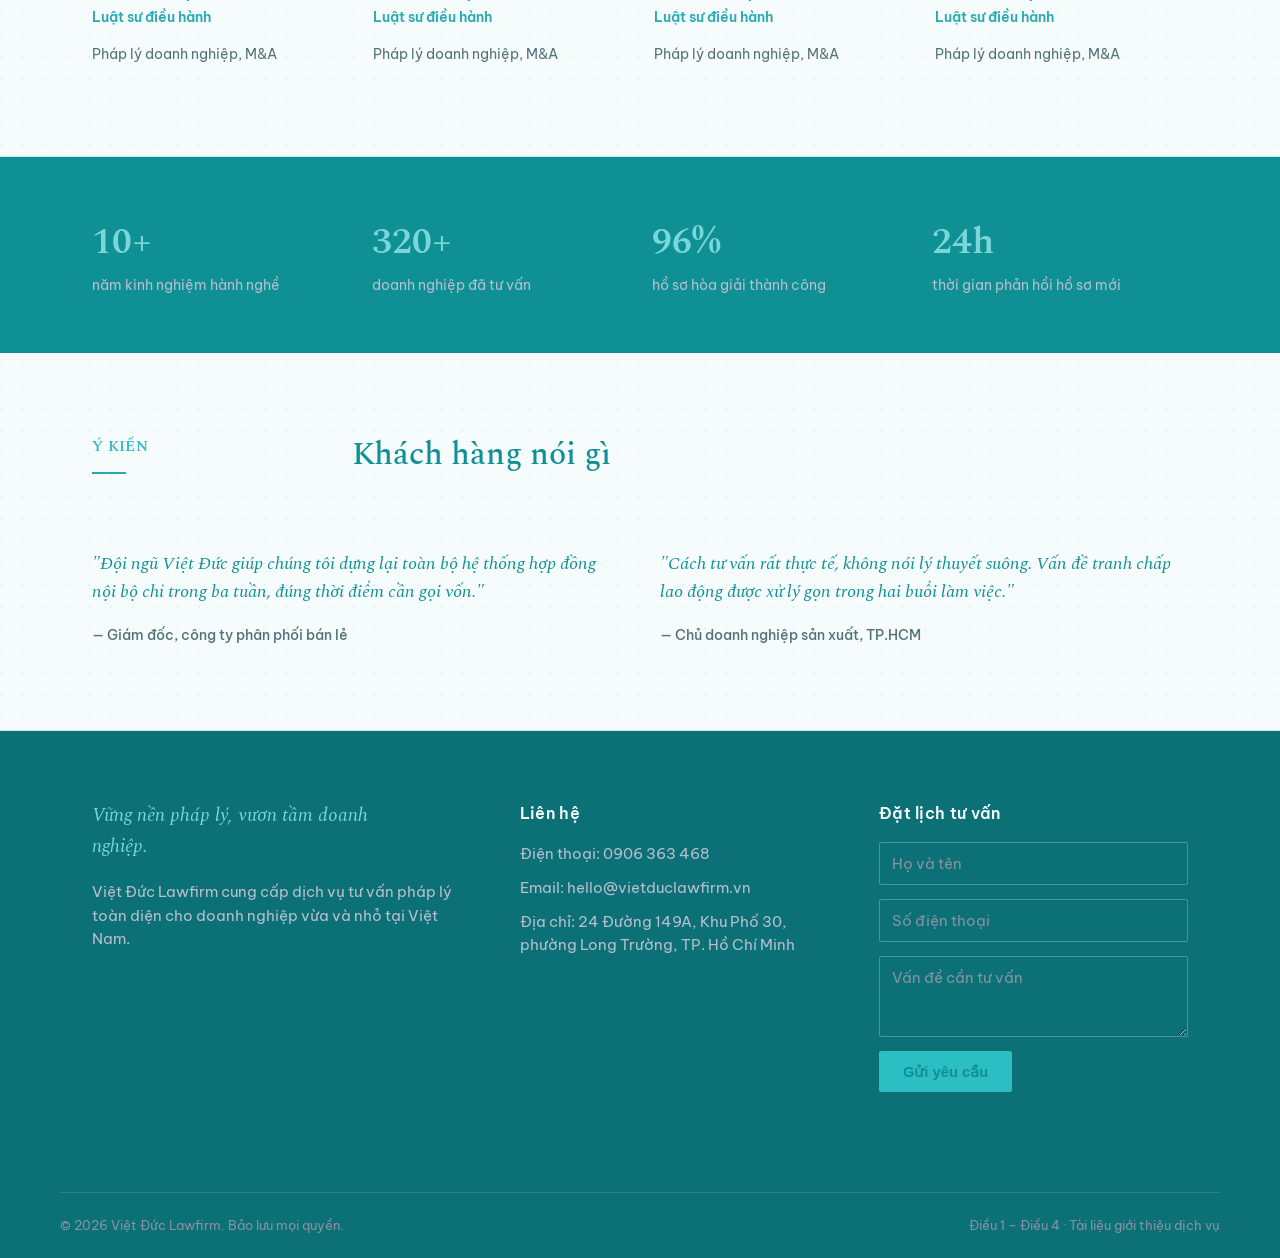
==== commit ce6f8b54: "dichvu" ====
--- a/index.html
+++ b/index.html
@@ -282,6 +282,63 @@
       </div>
     </section>
 
+    <!-- Floating contact buttons -->
+    <div class="fab-stack">
+      <a href="tel:+84906363468" class="fab fab-phone" aria-label="Gọi điện">
+        <span class="fab-ring"></span>
+        <svg
+          viewBox="0 0 24 24"
+          fill="none"
+          stroke="currentColor"
+          stroke-width="2"
+          stroke-linecap="round"
+          stroke-linejoin="round"
+        >
+          <path
+            d="M22 16.92v3a2 2 0 0 1-2.18 2 19.79 19.79 0 0 1-8.63-3.07 19.5 19.5 0 0 1-6-6 19.79 19.79 0 0 1-3.07-8.67A2 2 0 0 1 4.11 2h3a2 2 0 0 1 2 1.72c.127.96.362 1.903.7 2.81a2 2 0 0 1-.45 2.11L8.09 9.91a16 16 0 0 0 6 6l1.27-1.27a2 2 0 0 1 2.11-.45c.907.338 1.85.573 2.81.7A2 2 0 0 1 22 16.92z"
+          />
+        </svg>
+        <span class="fab-label">Gọi ngay</span>
+      </a>
+
+      <a
+        href="https://zalo.me/0906363468"
+        target="_blank"
+        rel="noopener"
+        class="fab fab-zalo"
+        aria-label="Chat Zalo"
+      >
+        <svg
+          viewBox="0 0 24 24"
+          fill="none"
+          stroke="currentColor"
+          stroke-width="2"
+          stroke-linecap="round"
+          stroke-linejoin="round"
+        >
+          <path
+            d="M21 11.5a8.38 8.38 0 0 1-.9 3.8 8.5 8.5 0 0 1-7.6 4.7 8.38 8.38 0 0 1-3.8-.9L3 21l1.9-5.7a8.38 8.38 0 0 1-.9-3.8 8.5 8.5 0 0 1 4.7-7.6 8.38 8.38 0 0 1 3.8-.9h.5a8.48 8.48 0 0 1 8 8v.5z"
+          />
+          <path d="M8.5 12.5h5M9.5 9.8h3.2" stroke-linecap="round" />
+        </svg>
+        <span class="fab-label">Chat Zalo</span>
+      </a>
+
+      <a href="#lien-he" class="fab fab-contact" aria-label="Liên hệ">
+        <svg
+          viewBox="0 0 24 24"
+          fill="none"
+          stroke="currentColor"
+          stroke-width="2"
+          stroke-linecap="round"
+          stroke-linejoin="round"
+        >
+          <path d="M4 4h16v12H7l-3 3z" />
+        </svg>
+        <span class="fab-label">Liên hệ</span>
+      </a>
+    </div>
+
     <footer class="site" id="lien-he">
       <div class="wrap contact-grid">
         <div>
--- a/index.css
+++ b/index.css
@@ -628,3 +628,108 @@
     height: 240px;
   }
 }
+/* ---------- FLOATING ACTION BUTTONS ----------*/
+.fab-stack {
+  position: fixed;
+  right: 22px;
+  bottom: 22px;
+  z-index: 999;
+  display: flex;
+  flex-direction: column;
+  gap: 14px;
+}
+.fab {
+  position: relative;
+  width: 54px;
+  height: 54px;
+  border-radius: 50%;
+  display: flex;
+  align-items: center;
+  justify-content: center;
+  color: #fff;
+  box-shadow: 0 6px 18px rgba(0, 0, 0, 0.2);
+  transition:
+    transform 0.2s ease,
+    box-shadow 0.2s ease;
+}
+.fab:hover {
+  transform: translateY(-3px);
+  box-shadow: 0 10px 24px rgba(0, 0, 0, 0.26);
+}
+.fab svg {
+  width: 24px;
+  height: 24px;
+}
+
+.fab-phone {
+  background: var(--ink, #0e9095);
+}
+.fab-zalo {
+  background: #0068ff;
+}
+.fab-contact {
+  background: var(--gold, #2bbec3);
+}
+
+/* nhãn chữ hiện ra khi hover, trượt từ bên phải sang trái */
+.fab-label {
+  position: absolute;
+  right: 66px;
+  white-space: nowrap;
+  background: #1a1a1a;
+  color: #fff;
+  font-family: "Be Vietnam Pro", sans-serif;
+  font-size: 0.82rem;
+  padding: 6px 12px;
+  border-radius: 4px;
+  opacity: 0;
+  pointer-events: none;
+  transform: translateX(8px);
+  transition:
+    opacity 0.2s ease,
+    transform 0.2s ease;
+}
+.fab:hover .fab-label {
+  opacity: 1;
+  transform: translateX(0);
+}
+
+/* vòng rung hiệu ứng cho nút gọi điện, thu hút chú ý */
+.fab-ring {
+  position: absolute;
+  inset: 0;
+  border-radius: 50%;
+  background: var(--ink, #0e9095);
+  opacity: 0.5;
+  animation: fab-pulse 1.8s ease-out infinite;
+  z-index: -1;
+}
+@keyframes fab-pulse {
+  0% {
+    transform: scale(1);
+    opacity: 0.5;
+  }
+  100% {
+    transform: scale(1.8);
+    opacity: 0;
+  }
+}
+
+@media (max-width: 600px) {
+  .fab-stack {
+    right: 14px;
+    bottom: 14px;
+    gap: 12px;
+  }
+  .fab {
+    width: 48px;
+    height: 48px;
+  }
+  .fab svg {
+    width: 21px;
+    height: 21px;
+  }
+  .fab-label {
+    display: none;
+  } /* trên mobile không đủ chỗ, ẩn nhãn chữ */
+}
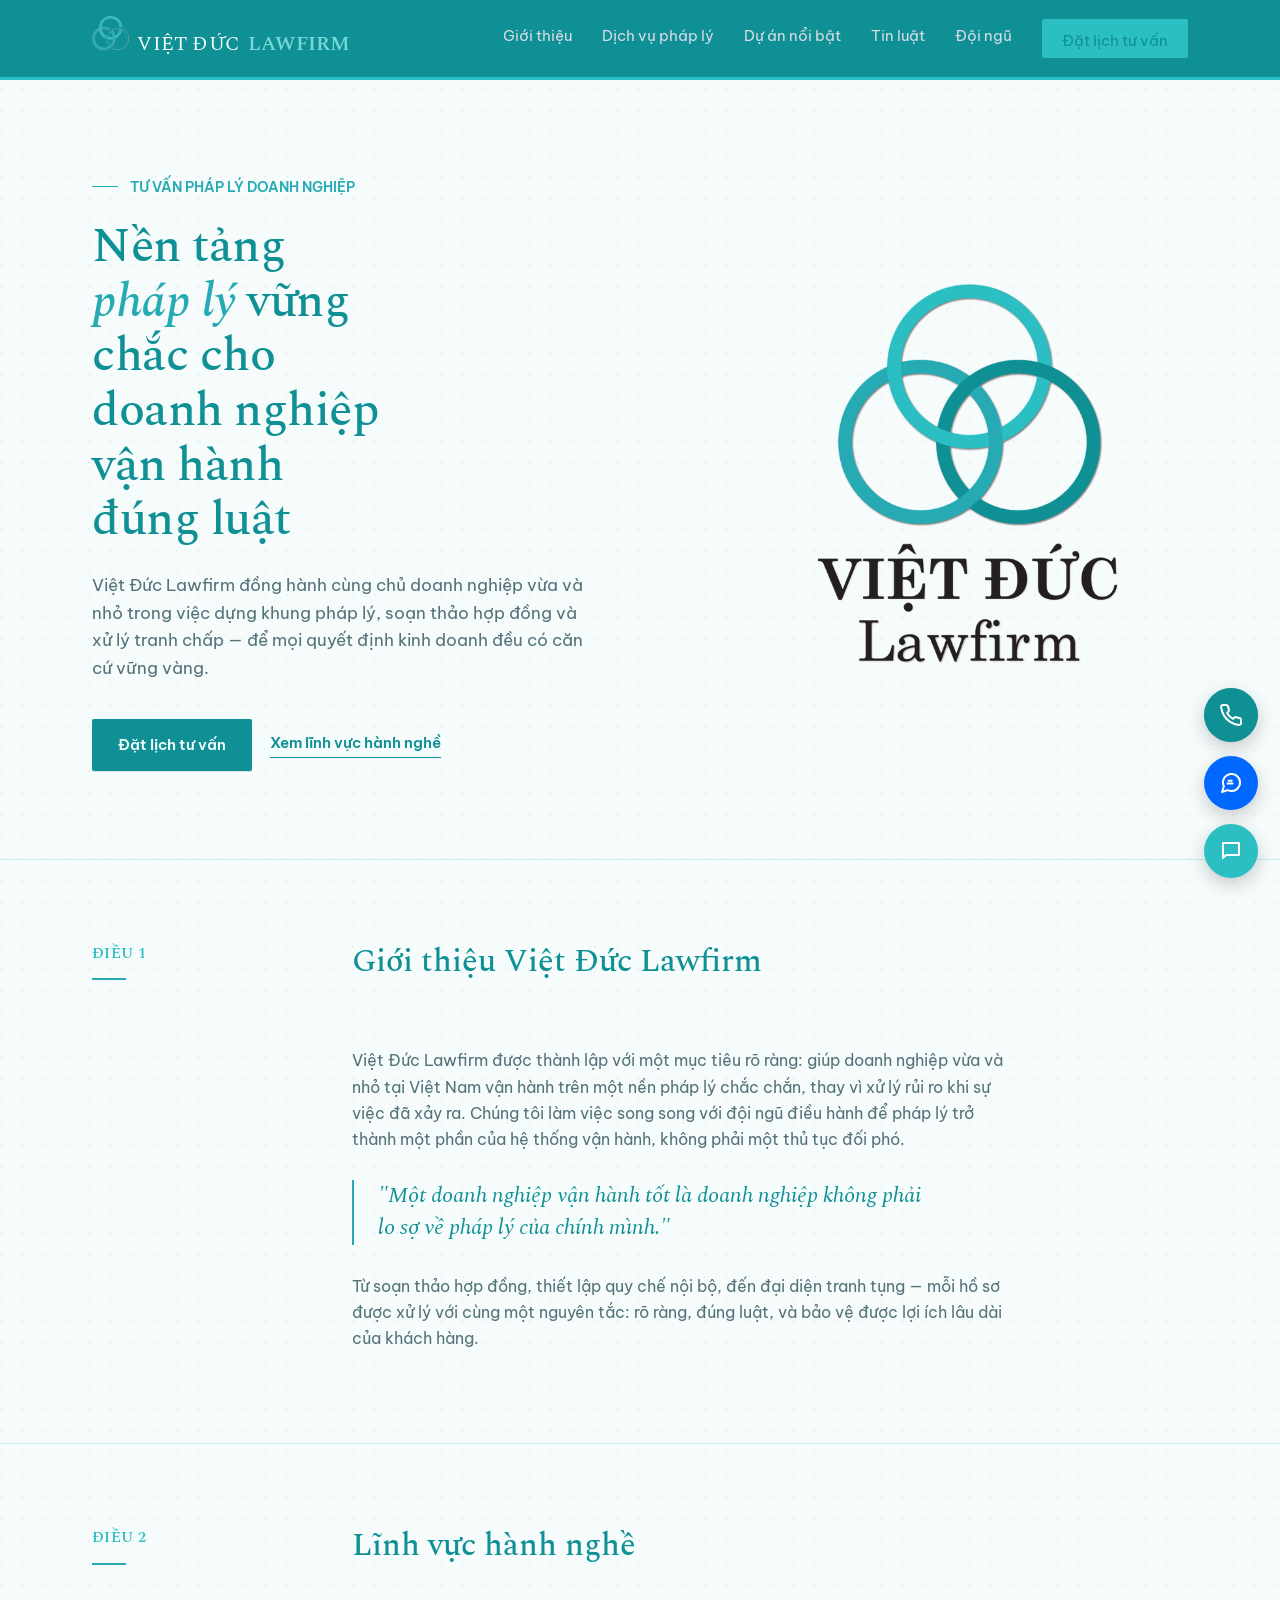
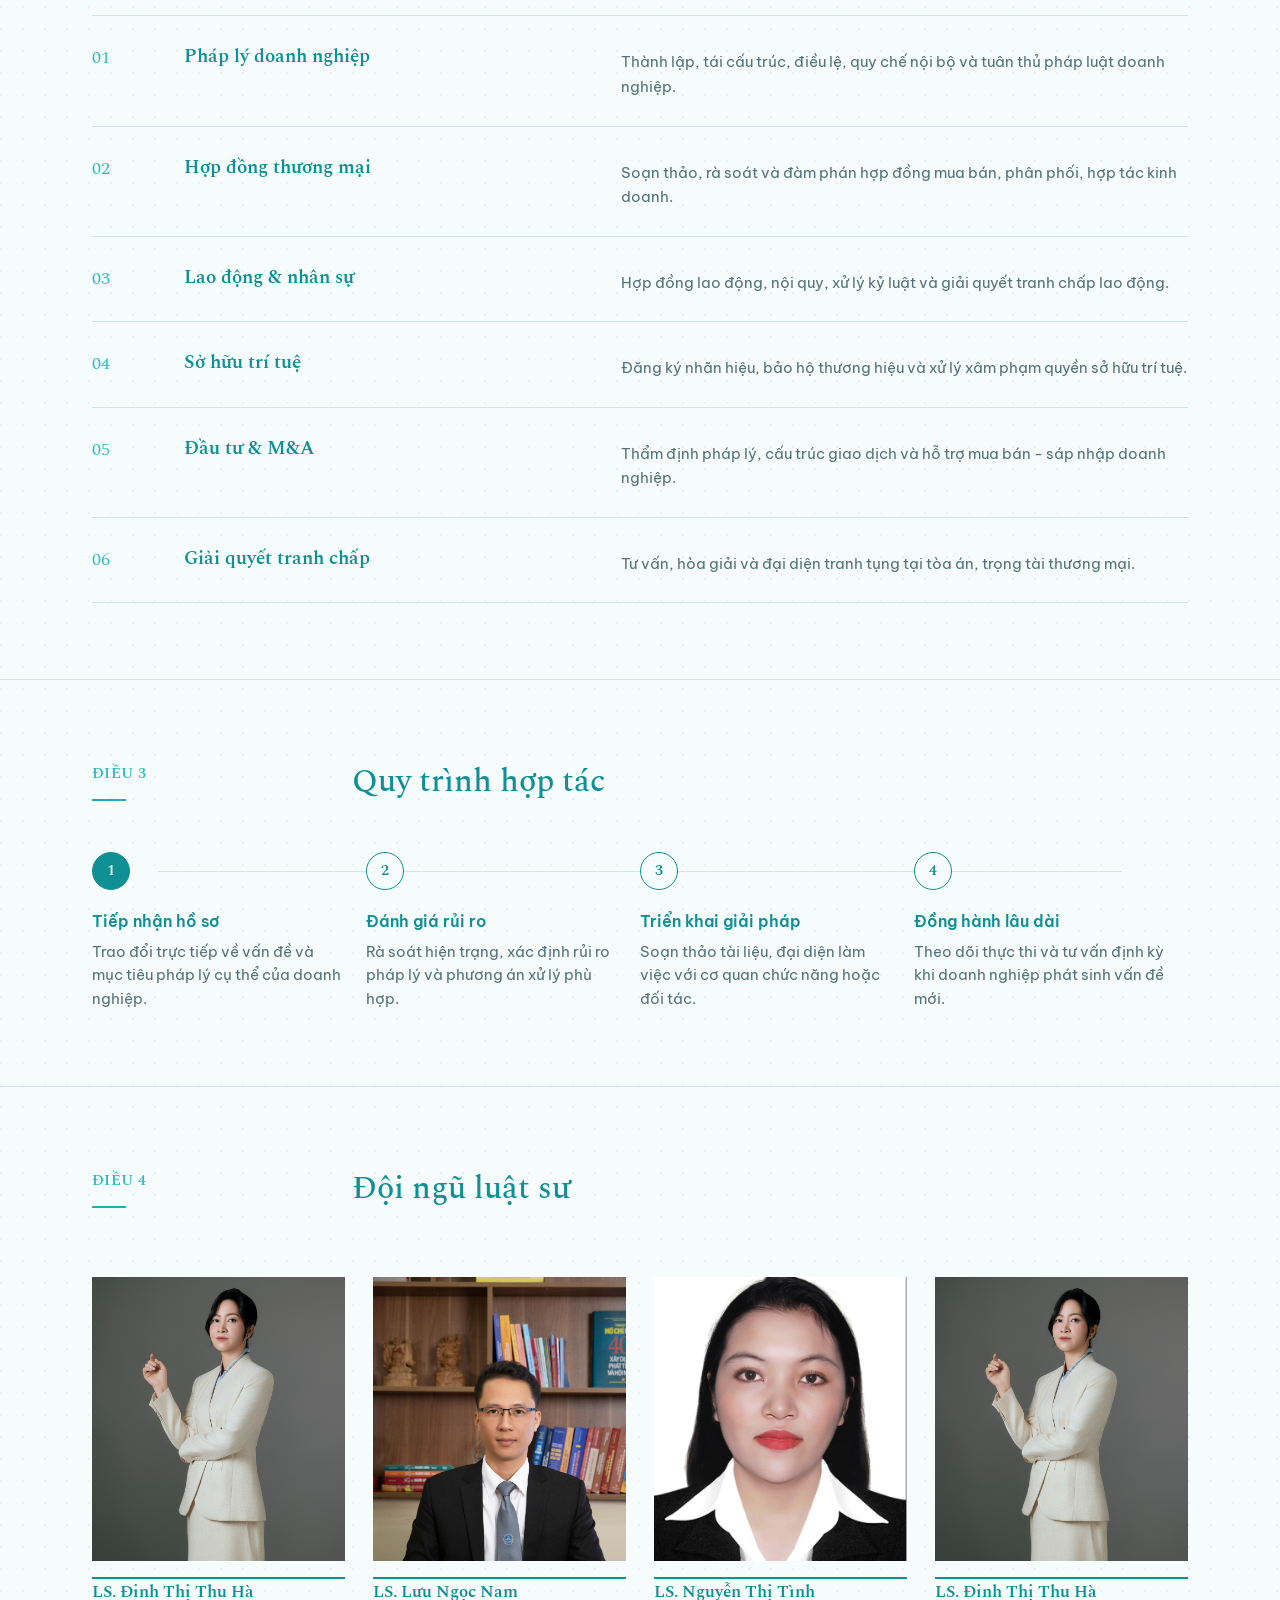
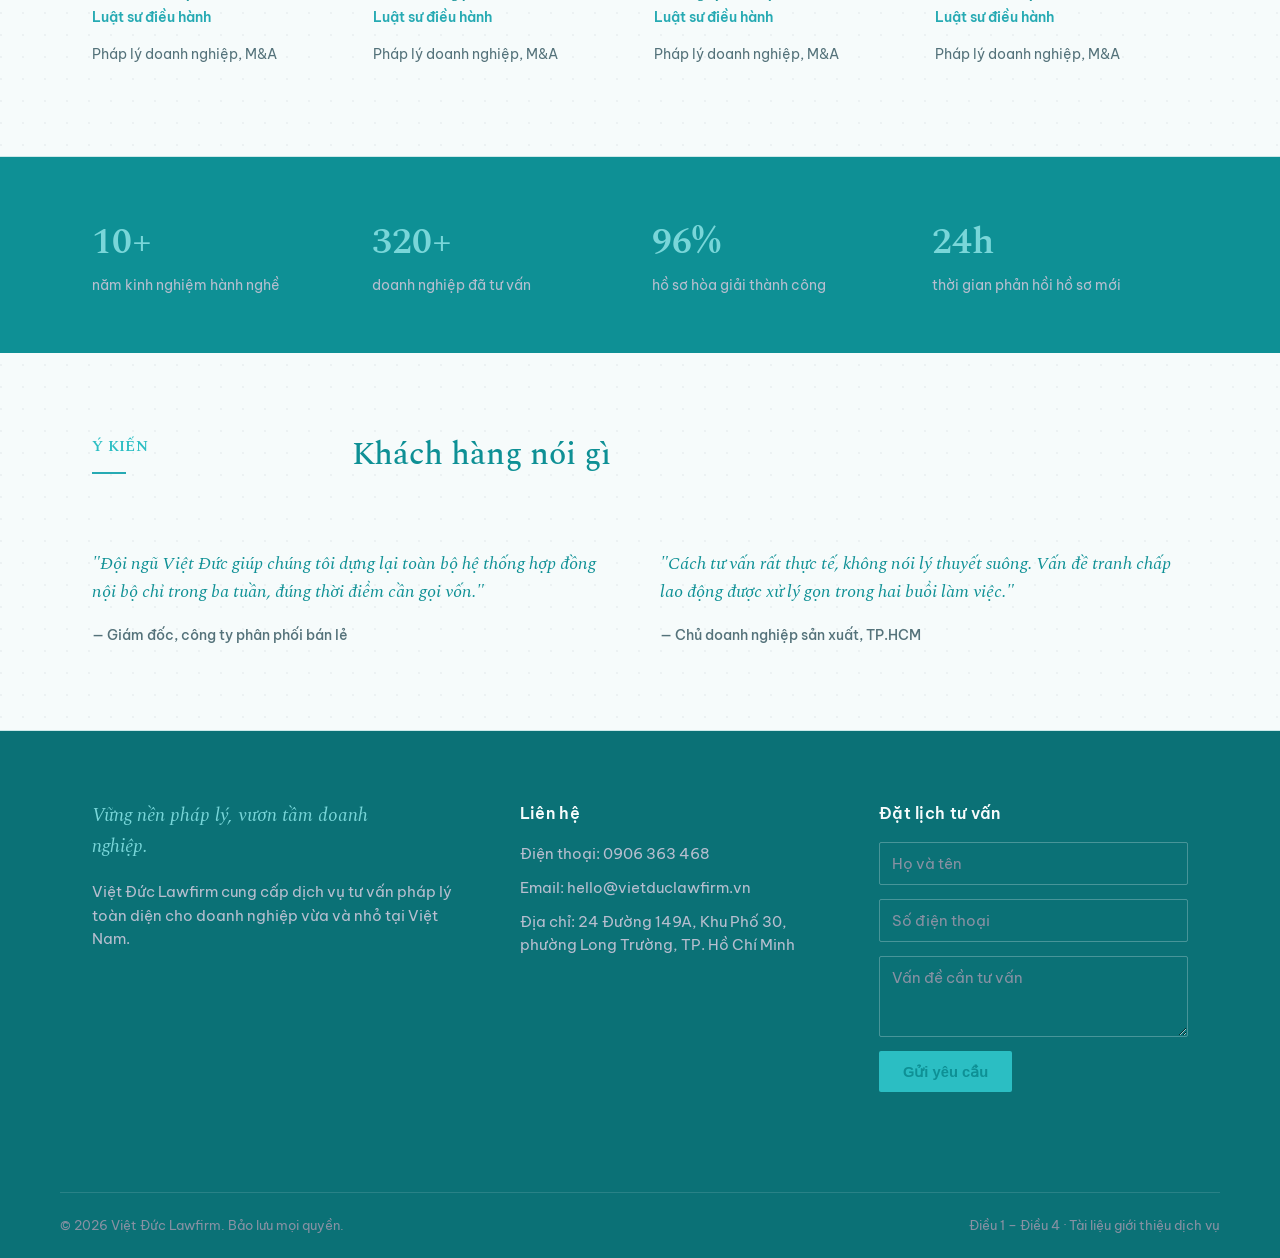
==== commit 687ff4bc: "doingu" ====
--- a/index.html
+++ b/index.html
@@ -25,10 +25,10 @@
         >
         <label class="burger" for="menu-toggle">☰</label>
         <nav class="links">
-          <a href="/Gioi Thieu/gioithieu.html">Giới thiệu</a>
-          <a href="/Dich Vu Phap Ly/dichvuphaply.html">Dịch vụ pháp lý</a>
-          <a href="/Du An Noi Bat/duannoibat.html">Dự án nổi bật</a>
-          <a href="/Tin Luat/tinluat.html">Tin luật</a>
+          <a href="gioi-thieu/gioithieu.html">Giới thiệu</a>
+          <a href="dich-vu-phap-ly/dichvuphaply.html">Dịch vụ pháp lý</a>
+          <a href="du-an-noi-bat/duannoibat.html">Dự án nổi bật</a>
+          <a href="tin-luat/tinluat.html">Tin luật</a>
           <a href="">Đội ngũ</a>
           <a href="#lien-he" class="btn-cta">Đặt lịch tư vấn</a>
         </nav>
@@ -214,21 +214,21 @@
           </div>
           <div class="member">
             <img
-              src="IMG/27.9 GNCA MS THU HA 10H4182.JPG"
-              alt="Luật sư Đinh Thị Thu Hà"
+              src="IMG/luungocnam.jpg"
+              alt="Luật sư Lưu Ngọc Nam"
               style="object-position: center 20%"
             />
-            <h4>LS. Đinh Thị Thu Hà</h4>
+            <h4>LS. Lưu Ngọc Nam</h4>
             <div class="role">Luật sư điều hành</div>
             <p class="focus">Pháp lý doanh nghiệp, M&amp;A</p>
           </div>
           <div class="member">
             <img
-              src="IMG/27.9 GNCA MS THU HA 10H4182.JPG"
-              alt="Luật sư Đinh Thị Thu Hà"
+              src="IMG/nguyenthitinh.jpg"
+              alt="Luật sư Nguyễn Thị Tình"
               style="object-position: center 20%"
             />
-            <h4>LS. Đinh Thị Thu Hà</h4>
+            <h4>LS. Nguyễn Thị Tình</h4>
             <div class="role">Luật sư điều hành</div>
             <p class="focus">Pháp lý doanh nghiệp, M&amp;A</p>
           </div>
